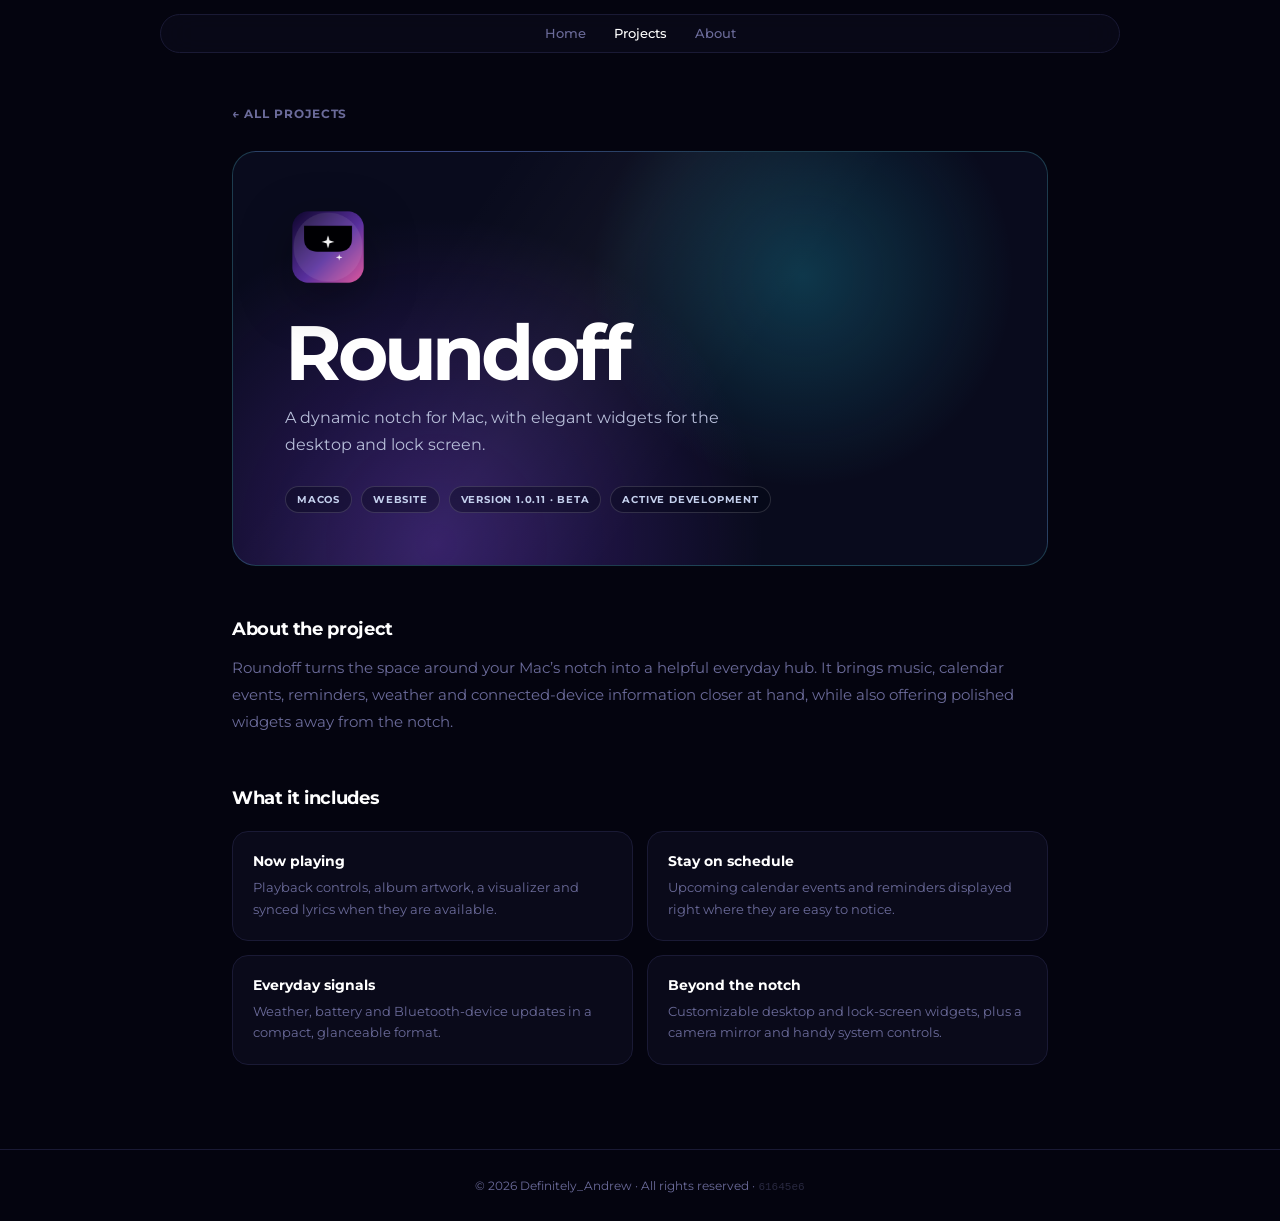
==== roundoff.html @ 8b94ce5d "Add files via upload" ====
<!DOCTYPE html>
<html lang="en">
<head>
    <meta charset="UTF-8">
    <meta name="viewport" content="width=device-width, initial-scale=1.0">
    <title>Roundoff | Definitely_Andrew</title>
    <link rel="preconnect" href="https://fonts.googleapis.com">
    <link rel="preconnect" href="https://fonts.gstatic.com" crossorigin>
    <link href="https://fonts.googleapis.com/css2?family=Montserrat:wght@300;400;500;600;700;800&display=swap" rel="stylesheet">
    <link rel="stylesheet" href="css/style.css">
    <style>
        .roundoff-page { max-width: 880px; margin: 0 auto; padding: 36px 32px 84px; }
        .project-back { display: inline-flex; margin-bottom: 30px; color: var(--muted); font-size: 12px; font-weight: 700; letter-spacing: .08em; text-decoration: none; text-transform: uppercase; transition: color .2s; }
        .project-back:hover { color: #fff; }
        .roundoff-hero { position: relative; overflow: hidden; min-height: 330px; padding: 52px; border: 1px solid rgba(103,232,249,.22); border-radius: 24px; background: radial-gradient(circle at 70% 30%, rgba(34,211,238,.22), transparent 33%), radial-gradient(circle at 25% 95%, rgba(124,58,237,.34), transparent 45%), #090b1d; }
        .roundoff-hero::after { content: ''; position: absolute; inset: 0; background: linear-gradient(125deg, transparent 25%, rgba(255,255,255,.035), transparent 60%); pointer-events: none; }
        .roundoff-brand { position: relative; z-index: 1; max-width: 510px; }
        .roundoff-mark { display: block; width: 86px; height: 86px; margin-bottom: 26px; object-fit: contain; filter: drop-shadow(0 16px 26px rgba(0,0,0,.35)); }
        .roundoff-brand h1 { margin: 0 0 14px; color: #fff; font-size: clamp(2.2rem, 7vw, 4.8rem); letter-spacing: -.055em; line-height: .96; }
        .roundoff-brand p { max-width: 470px; color: #b7bed9; font-size: 16px; line-height: 1.7; }
        .project-meta { position: relative; z-index: 1; display: flex; flex-wrap: wrap; gap: 9px; margin-top: 28px; }
        .meta-pill { border: 1px solid rgba(255,255,255,.14); border-radius: 999px; padding: 6px 11px; color: #c4d0ed; background: rgba(5,8,22,.36); font-size: 10px; font-weight: 700; letter-spacing: .08em; text-transform: uppercase; }
        .project-section { margin-top: 52px; }
        .project-section h2 { margin-bottom: 14px; color: #fff; font-size: 18px; letter-spacing: -.02em; }
        .project-section > p { color: var(--muted); font-size: 15px; line-height: 1.8; }
        .features { display: grid; grid-template-columns: repeat(2, minmax(0, 1fr)); gap: 14px; margin-top: 22px; }
        .feature { padding: 20px; border: 1px solid var(--border); border-radius: 16px; background: var(--surface); }
        .feature h3 { margin-bottom: 7px; color: #fff; font-size: 14px; }
        .feature p { color: var(--muted); font-size: 13px; line-height: 1.65; }
        .status { display: inline-flex; align-items: center; gap: 8px; margin-top: 22px; color: #87f5d1; font-size: 12px; font-weight: 600; }
        .status::before { content: ''; width: 7px; height: 7px; border-radius: 50%; background: #34d399; box-shadow: 0 0 12px #34d399; }
        @media (max-width: 640px) { .roundoff-page { padding: 24px 16px 64px; } .roundoff-hero { min-height: 300px; padding: 34px 26px; } .features { grid-template-columns: 1fr; } }
    </style>
</head>
<body>
    <div class="navbar-wrap"><nav><ul class="nav-links"><li><a href="index.html">Home</a></li><li><a href="projects.html" class="nav-active">Projects</a></li><li><a href="about.html">About</a></li></ul></nav></div>
    <main class="roundoff-page">
        <a class="project-back" href="projects.html">← All projects</a>
        <section class="roundoff-hero">
            <div class="roundoff-brand"><img class="roundoff-mark" src="assets/roundoff-logo.png" alt="Roundoff app icon"><h1>Roundoff</h1><p>A dynamic notch for Mac, with elegant widgets for the desktop and lock screen.</p></div>
            <div class="project-meta"><span class="meta-pill">macOS</span><span class="meta-pill">Website</span><span class="meta-pill">Version 1.0.11 · Beta</span><span class="meta-pill">Active development</span></div>
        </section>
        <section class="project-section"><h2>About the project</h2><p>Roundoff turns the space around your Mac’s notch into a helpful everyday hub. It brings music, calendar events, reminders, weather and connected-device information closer at hand, while also offering polished widgets away from the notch.</p></section>
        <section class="project-section"><h2>What it includes</h2><div class="features">
            <article class="feature"><h3>Now playing</h3><p>Playback controls, album artwork, a visualizer and synced lyrics when they are available.</p></article>
            <article class="feature"><h3>Stay on schedule</h3><p>Upcoming calendar events and reminders displayed right where they are easy to notice.</p></article>
            <article class="feature"><h3>Everyday signals</h3><p>Weather, battery and Bluetooth-device updates in a compact, glanceable format.</p></article>
            <article class="feature"><h3>Beyond the notch</h3><p>Customizable desktop and lock-screen widgets, plus a camera mirror and handy system controls.</p></article>
        </div></section>
    </main>
    <footer><p>© 2026 Definitely_Andrew · All rights reserved</p></footer>
    <script src="js/version.js"></script>
</body>
</html>
---- css/style.css ----
*,::after,::before{box-sizing:border-box;margin:0;padding:0}:root{--bg:#04040f;--surface:#0a0a1a;--border:#1a1a35;--border-hover:#2a2a50;--text:#e8e8ff;--muted:#6b6b9a;--accent1:#7c3aed;--accent2:#2563eb;--accent3:#06b6d4}html{scroll-behavior:smooth}body{font-family:Montserrat,sans-serif;background-color:var(--bg);color:var(--text);min-height:100vh;overflow-x:hidden}.navbar-wrap{position:sticky;top:0;z-index:200;padding:14px 24px}nav{max-width:960px;margin:0 auto;background:rgba(10,10,26,.8);backdrop-filter:blur(18px);-webkit-backdrop-filter:blur(18px);border:1px solid var(--border);border-radius:9999px;padding:12px 24px;display:flex;align-items:center;justify-content:center}.nav-logo{font-size:14px;font-weight:700;letter-spacing:.02em;color:#fff;text-decoration:none}.nav-links{display:flex;gap:28px;list-style:none}.nav-links a{font-size:13px;font-weight:500;color:var(--muted);text-decoration:none;transition:color .2s}.nav-links a:hover{color:#fff}.nav-cta{font-size:13px;font-weight:600;padding:8px 18px;border-radius:9999px;background:linear-gradient(135deg,var(--accent1),var(--accent2));color:#fff;text-decoration:none;transition:opacity .2s,transform .2s;white-space:nowrap}.nav-cta:hover{opacity:.85;transform:scale(1.03)}.hero{position:relative;min-height:88vh;display:flex;align-items:center;justify-content:center;text-align:center;overflow:hidden;padding:80px 24px 120px}.orb{position:absolute;border-radius:50%;filter:blur(90px);opacity:.55;animation:drift 12s ease-in-out infinite alternate;pointer-events:none}.orb-1{width:600px;height:600px;background:radial-gradient(circle,#7c3aed 0,transparent 70%);top:-160px;left:-120px;animation-duration:14s}.orb-2{width:500px;height:500px;background:radial-gradient(circle,#2563eb 0,transparent 70%);top:-80px;right:-100px;animation-duration:10s;animation-delay:-4s}.orb-3{width:420px;height:420px;background:radial-gradient(circle,#06b6d4 0,transparent 70%);bottom:0;left:50%;animation-name:drift3;animation-duration:16s;animation-delay:-8s;opacity:.35}.orb-4{width:300px;height:300px;background:radial-gradient(circle,#a855f7 0,transparent 70%);top:40%;right:5%;animation-duration:18s;animation-delay:-2s;opacity:.3}@keyframes drift{0%{transform:translate(0,0) scale(1)}33%{transform:translate(30px,-25px) scale(1.05)}66%{transform:translate(-20px,20px) scale(.97)}100%{transform:translate(15px,-10px) scale(1.03)}}@keyframes drift3{0%{transform:translateX(-50%) scale(1)}50%{transform:translateX(calc(-50% + 40px)) scale(1.08)}100%{transform:translateX(calc(-50% - 30px)) scale(.95)}}.hero::after{content:'';position:absolute;inset:0;background-image:url("data:image/svg+xml,%3Csvg viewBox='0 0 256 256' xmlns='http://www.w3.org/2000/svg'%3E%3Cfilter id='n'%3E%3CfeTurbulence type='fractalNoise' baseFrequency='0.9' numOctaves='4' stitchTiles='stitch'/%3E%3C/filter%3E%3Crect width='100%25' height='100%25' filter='url(%23n)'/%3E%3C/svg%3E");opacity:.03;pointer-events:none}.hero-content{position:relative;z-index:10;max-width:740px}.hero-badge{display:inline-flex;align-items:center;gap:7px;font-size:11px;font-weight:600;letter-spacing:.1em;text-transform:uppercase;color:var(--accent3);background:rgba(6,182,212,.1);border:1px solid rgba(6,182,212,.25);border-radius:9999px;padding:5px 14px;margin-bottom:28px}.hero-badge span{width:6px;height:6px;border-radius:50%;background:var(--accent3);animation:pulse 2s infinite}@keyframes pulse{0%,100%{opacity:1;transform:scale(1)}50%{opacity:.4;transform:scale(.7)}}.hero h1{font-size:clamp(2.4rem, 6vw, 4.2rem);font-weight:800;line-height:1.1;letter-spacing:-.03em;color:#fff;margin-bottom:20px}.gradient-text{background:linear-gradient(135deg,#a78bfa 0,#60a5fa 50%,#22d3ee 100%);-webkit-background-clip:text;-webkit-text-fill-color:transparent;background-clip:text}.hero p{font-size:17px;color:var(--muted);line-height:1.7;max-width:500px;margin:0 auto 36px}.hero-buttons{display:flex;flex-wrap:wrap;gap:12px;justify-content:center}.btn-primary{display:inline-flex;align-items:center;gap:8px;padding:13px 26px;border-radius:9999px;font-size:14px;font-weight:600;background:linear-gradient(135deg,var(--accent1),var(--accent2));color:#fff;text-decoration:none;box-shadow:0 0 28px rgba(124,58,237,.4);transition:box-shadow .3s,transform .2s}.btn-primary:hover{box-shadow:0 0 48px rgba(124,58,237,.65);transform:translateY(-2px)}.btn-secondary{display:inline-flex;align-items:center;padding:13px 26px;border-radius:9999px;font-size:14px;font-weight:600;background:0 0;color:var(--text);text-decoration:none;border:1px solid var(--border);transition:border-color .2s,background .2s,transform .2s}.btn-secondary:hover{border-color:var(--border-hover);background:rgba(255,255,255,.04);transform:translateY(-2px)}.page-header{background:var(--surface);border-top:1px solid var(--border);border-bottom:1px solid var(--border);padding:32px 0}.page-header-inner{max-width:1200px;margin:0 auto;padding:0 32px}.page-title-row{display:flex;align-items:center;justify-content:space-between;gap:20px;flex-wrap:wrap}.page-title{font-size:clamp(1.5rem, 3vw, 2rem);font-weight:800;letter-spacing:-.025em;color:#fff}.search-wrapper{position:relative;flex:0 1 280px}.search-icon{position:absolute;left:12px;top:50%;transform:translateY(-50%);width:15px;height:15px;color:var(--muted);pointer-events:none}.search-input{width:100%;padding:10px 14px 10px 36px;background:var(--bg);border:1px solid var(--border);border-radius:9999px;font-size:13px;font-family:Montserrat,sans-serif;color:var(--text);outline:0;transition:border-color .2s,box-shadow .2s}.search-input::placeholder{color:var(--muted)}.search-input:focus{border-color:var(--accent1);box-shadow:0 0 0 3px rgba(124,58,237,.15)}.filter-bar-wrap{position:sticky;top:64px;z-index:100;background:rgba(4,4,15,.9);backdrop-filter:blur(16px);-webkit-backdrop-filter:blur(16px);border-bottom:1px solid var(--border)}.filter-bar-inner{max-width:1200px;margin:0 auto;padding:0 32px;display:flex;align-items:center;justify-content:space-between;gap:16px;height:56px}.filter-tabs{display:flex;gap:4px;overflow-x:auto;scrollbar-width:none;-ms-overflow-style:none}.filter-tabs::-webkit-scrollbar{display:none}.filter-btn{padding:6px 16px;border-radius:9999px;font-size:12.5px;font-weight:600;font-family:Montserrat,sans-serif;color:var(--muted);background:0 0;border:1px solid transparent;cursor:pointer;white-space:nowrap;transition:color .2s,background .2s,border-color .2s}.filter-btn:hover{color:var(--text);background:rgba(255,255,255,.05)}.filter-btn.active{color:#fff;background:linear-gradient(135deg,var(--accent1),var(--accent2));border-color:transparent}.sort-wrapper{display:flex;align-items:center;gap:8px;flex-shrink:0}.sort-wrapper label{font-size:12px;color:var(--muted);white-space:nowrap}#sort-options{font-size:12.5px;font-family:Montserrat,sans-serif;color:var(--text);background:var(--surface);border:1px solid var(--border);border-radius:8px;padding:6px 10px;cursor:pointer;outline:0;transition:border-color .2s}#sort-options:focus{border-color:var(--accent1)}.divider{height:1px;background:linear-gradient(to right,transparent,var(--border),transparent)}.works-section{padding:48px 0 80px}.works-container{max-width:1200px;margin:0 auto;padding:0 32px}.works-grid{display:grid;grid-template-columns:repeat(auto-fill,minmax(270px,1fr));gap:28px}.card{position:relative;border-radius:20px;overflow:hidden;aspect-ratio:16/9;background:var(--surface);border:1px solid var(--border);cursor:pointer;transition:transform .3s ease,box-shadow .3s ease}.card:hover{transform:translateY(-4px);box-shadow:0 20px 50px rgba(0,0,0,.5)}.card img{width:100%;height:100%;object-fit:cover;display:block;transition:transform .4s ease}.card:hover img{transform:scale(1.04)}.card-content{position:absolute;bottom:0;left:0;right:0;padding:20px;background:rgba(4,4,15,.82);backdrop-filter:blur(12px);-webkit-backdrop-filter:blur(12px);border-top:1px solid rgba(255,255,255,.07);display:flex;align-items:flex-end;justify-content:space-between;gap:12px;opacity:0;transform:translateY(8px);transition:opacity .3s ease,transform .3s ease}.card:hover .card-content{opacity:1;transform:translateY(0)}.card-content h3{font-size:14px;font-weight:600;color:#fff;line-height:1.4;flex:1}.card-btn{display:inline-flex;align-items:center;justify-content:center;width:36px;height:36px;border-radius:50%;background:linear-gradient(135deg,var(--accent1),var(--accent2));color:#fff;text-decoration:none;font-size:16px;flex-shrink:0;transition:transform .2s,box-shadow .2s;box-shadow:0 0 16px rgba(124,58,237,.4)}.card-btn:hover{transform:scale(1.1);box-shadow:0 0 24px rgba(124,58,237,.7)}.card.hidden{display:none}.empty-state{text-align:center;padding:80px 24px;color:var(--muted);font-size:15px}footer{border-top:1px solid var(--border);padding:28px 24px;text-align:center;font-size:12px;color:var(--muted)}@media (max-width:768px){
    /* ── NAV ── */
    .navbar-wrap { padding: 10px 16px; }
    .nav-links { gap: 16px; }
    .nav-links a { font-size: 12px; gap: 5px; }

    /* ── HERO ── */
    .hero { padding: 60px 20px 80px; min-height: 70vh; }
    .hero p { font-size: 15px; }
    .hero-buttons { gap: 10px; }
    .btn-primary, .btn-secondary { padding: 11px 20px; font-size: 13px; }
    .orb-1{width:280px;height:280px}
    .orb-2{width:240px;height:240px}
    .orb-3{width:200px;height:200px}
    .orb-4{display:none}

    /* ── PAGE HEADER ── */
    .page-header { padding: 24px 0; }
    .page-header-inner { padding: 0 20px; }
    .page-title-row { flex-direction: column; align-items: flex-start; gap: 12px; }
    .search-wrapper { flex: 1 1 100%; width: 100%; }

    /* ── FILTER BAR ── */
    .filter-bar-inner { flex-wrap: wrap; height: auto; padding: 10px 16px; gap: 8px; }
    .filter-tabs { width: 100%; }
    .sort-wrapper { width: 100%; justify-content: flex-end; }

    /* ── CARDS ── */
    .works-section { padding: 32px 0 60px; }
    .works-container { padding: 0 16px; }
    .works-grid { gap: 16px; grid-template-columns: repeat(auto-fill, minmax(240px, 1fr)); }
    .card-content { opacity: 1; transform: translateY(0); } /* always visible on touch */

    /* ── ABOUT ── */
    .about-section { padding: 40px 0 60px; }
    .about-container { padding: 0 20px; }
    .about-card { padding: 22px 20px; }
    .about-card-value { font-size: 16px; }
    .interest-tag { font-size: 12px; padding: 7px 13px; }
}

@media (max-width:480px){
    /* ── NAV ── */
    .nav-links { gap: 10px; }
    .nav-links a { font-size: 11px; }
    .nav-icon { width: 13px; height: 13px; }

    /* ── CARDS ── */
    .works-grid { grid-template-columns: 1fr 1fr; gap: 12px; }

    /* ── ABOUT ── */
    .about-card { padding: 18px 16px; }
    .interests-list { gap: 8px; }
}.card-placeholder{width:100%;height:100%;background:linear-gradient(135deg,#0a0a1a 0%,#1a1a35 50%,#0a0a1a 100%);position:absolute;inset:0;}.roundoff-cover{position:absolute;inset:0;display:flex;align-items:center;justify-content:center;overflow:hidden;background:#080a1c}.roundoff-cover img{width:78%;height:78%;object-fit:contain;filter:drop-shadow(0 18px 24px rgba(0,0,0,.35))}
.nav-active{color:#fff!important;}
nav{justify-content:center!important;}
.nav-links{justify-content:center;}
/* Force all nav items and links to same height and baseline */
.nav-links li{display:flex;align-items:center;}
.nav-links a{display:inline-flex;align-items:center;gap:6px;line-height:1;}
.nav-active .nav-icon{stroke:#fff}
.nav-icon{width:15px;height:15px;flex-shrink:0;stroke:currentColor;display:block;}
.card-btn{width:auto!important;padding:0 18px!important;border-radius:9999px!important;min-width:56px;height:32px!important;line-height:32px!important;font-size:14px!important;display:inline-flex!important;align-items:center!important;justify-content:center!important;}

/* ── SCROLL-TRIGGERED JUMP-IN ── */
.card,
.about-card{
    opacity:0;
    transform:translateY(40px);
    transition:opacity 0.5s cubic-bezier(.22,.68,0,1.1), transform 0.5s cubic-bezier(.22,.68,0,1.1);
}
/* keep hover transform working after visible */
.card.visible{
    opacity:1;
    transform:translateY(0);
}
.about-card.visible{
    opacity:1;
    transform:translateY(0);
}
.card.visible:hover{
    transform:translateY(-4px);
}
/* stagger handled by JS */
.card:nth-child(1),.about-card:nth-child(1){transition-delay:0s}
.card:nth-child(2),.about-card:nth-child(2){transition-delay:0s}
.card:nth-child(3),.about-card:nth-child(3){transition-delay:0s}
.card:nth-child(4),.about-card:nth-child(4){transition-delay:0s}
.card:nth-child(5),.about-card:nth-child(5){transition-delay:0s}
.card:nth-child(6),.about-card:nth-child(6){transition-delay:0s}

/* ── ABOUT SECTION ── */
.about-section{padding:60px 0 80px}
.about-container{max-width:680px;margin:0 auto;padding:0 32px;display:flex;flex-direction:column;gap:20px}
.about-card{background:var(--surface);border:1px solid var(--border);border-radius:16px;padding:28px 32px}
.about-card-label{font-size:10px;font-weight:700;letter-spacing:.12em;text-transform:uppercase;color:var(--accent3);margin-bottom:16px}
.about-card-value{font-size:18px;font-weight:600;color:#fff;display:flex;align-items:center;gap:10px}
.flag{font-size:22px}
.interests-list{display:flex;flex-wrap:wrap;gap:10px}
.interest-tag{display:inline-flex;align-items:center;gap:6px;padding:8px 16px;border-radius:9999px;background:rgba(124,58,237,.12);border:1px solid rgba(124,58,237,.25);color:var(--text);font-size:13px;font-weight:500}
.lang-list{display:flex;flex-direction:column;gap:16px}
.lang-item{}
.lang-header{display:flex;justify-content:space-between;align-items:center;margin-bottom:8px}
.lang-name{font-size:13px;font-weight:600;color:var(--text)}
.lang-pct{font-size:12px;font-weight:600;color:var(--accent3)}
.lang-bar-bg{width:100%;height:6px;background:var(--border);border-radius:9999px;overflow:hidden}
.lang-bar-fill{height:100%;width:0;border-radius:9999px;background:linear-gradient(90deg,var(--accent1),var(--accent3));transition:width 1.2s cubic-bezier(.4,0,.2,1)}
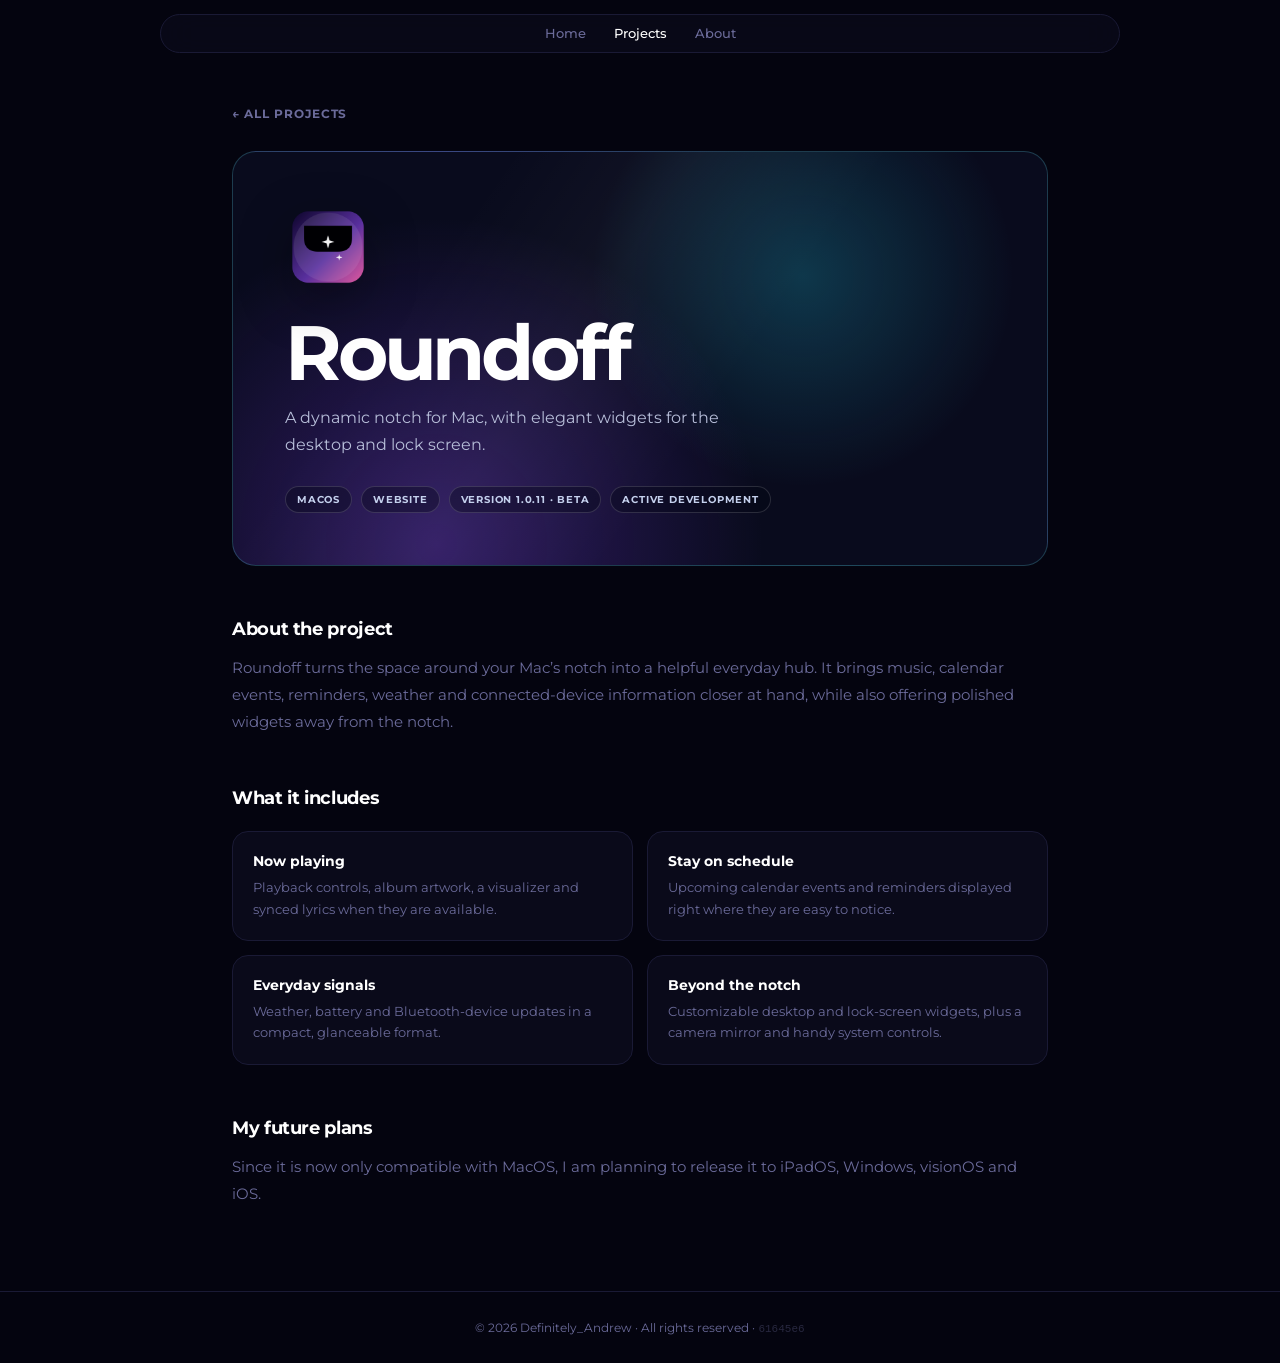
==== commit 567fe9ec: "Update roundoff.html" ====
--- a/roundoff.html
+++ b/roundoff.html
@@ -46,7 +46,9 @@
             <article class="feature"><h3>Stay on schedule</h3><p>Upcoming calendar events and reminders displayed right where they are easy to notice.</p></article>
             <article class="feature"><h3>Everyday signals</h3><p>Weather, battery and Bluetooth-device updates in a compact, glanceable format.</p></article>
             <article class="feature"><h3>Beyond the notch</h3><p>Customizable desktop and lock-screen widgets, plus a camera mirror and handy system controls.</p></article>
-        </div></section>
+        </div>
+        </section>
+        <section class="project-section"><h2>My future plans</h2><p>Since it is now only compatible with MacOS, I am planning to release it to iPadOS, Windows, visionOS and iOS.</p></section>
     </main>
     <footer><p>© 2026 Definitely_Andrew · All rights reserved</p></footer>
     <script src="js/version.js"></script>
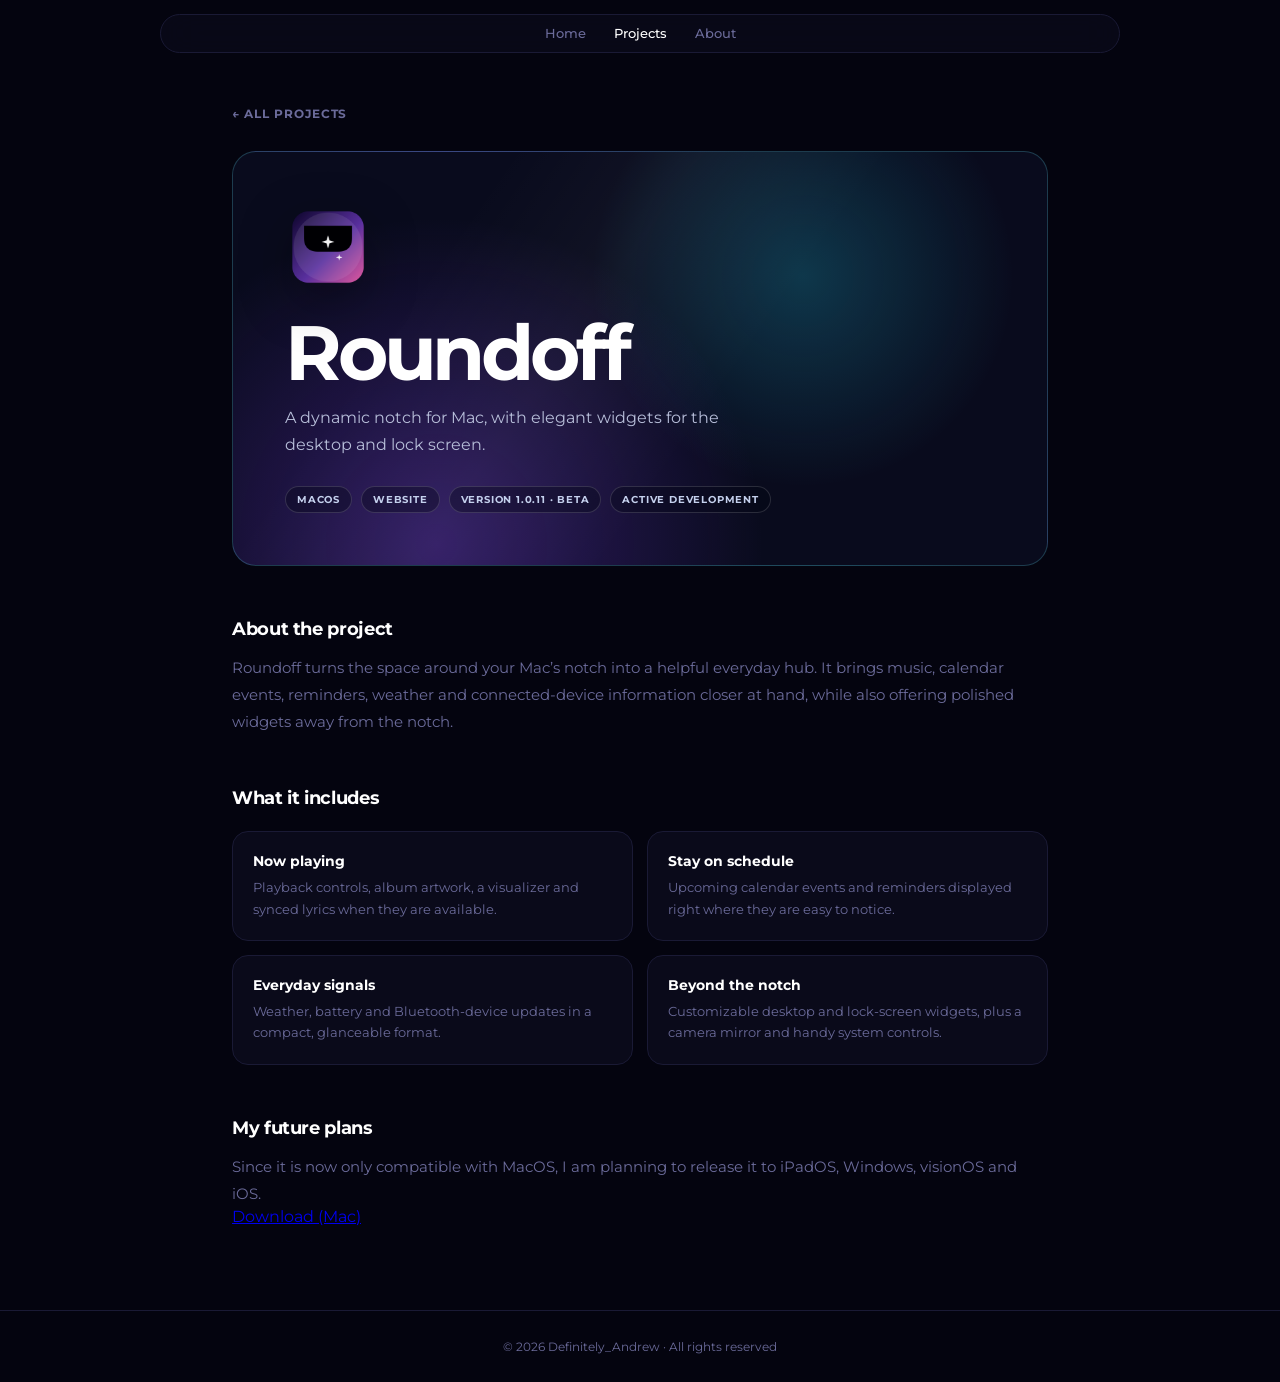
==== commit 2bc91a97: "Update roundoff.html" ====
--- a/roundoff.html
+++ b/roundoff.html
@@ -49,6 +49,7 @@
         </div>
         </section>
         <section class="project-section"><h2>My future plans</h2><p>Since it is now only compatible with MacOS, I am planning to release it to iPadOS, Windows, visionOS and iOS.</p></section>
+        <a href="https://drive.google.com/file/d/169NLFjggn3KgM4rLUZeWK_k4g6HdsJrL/view?usp=sharing" target="_blank" class="my-button">Download (Mac)</a>
     </main>
     <footer><p>© 2026 Definitely_Andrew · All rights reserved</p></footer>
     <script src="js/version.js"></script>
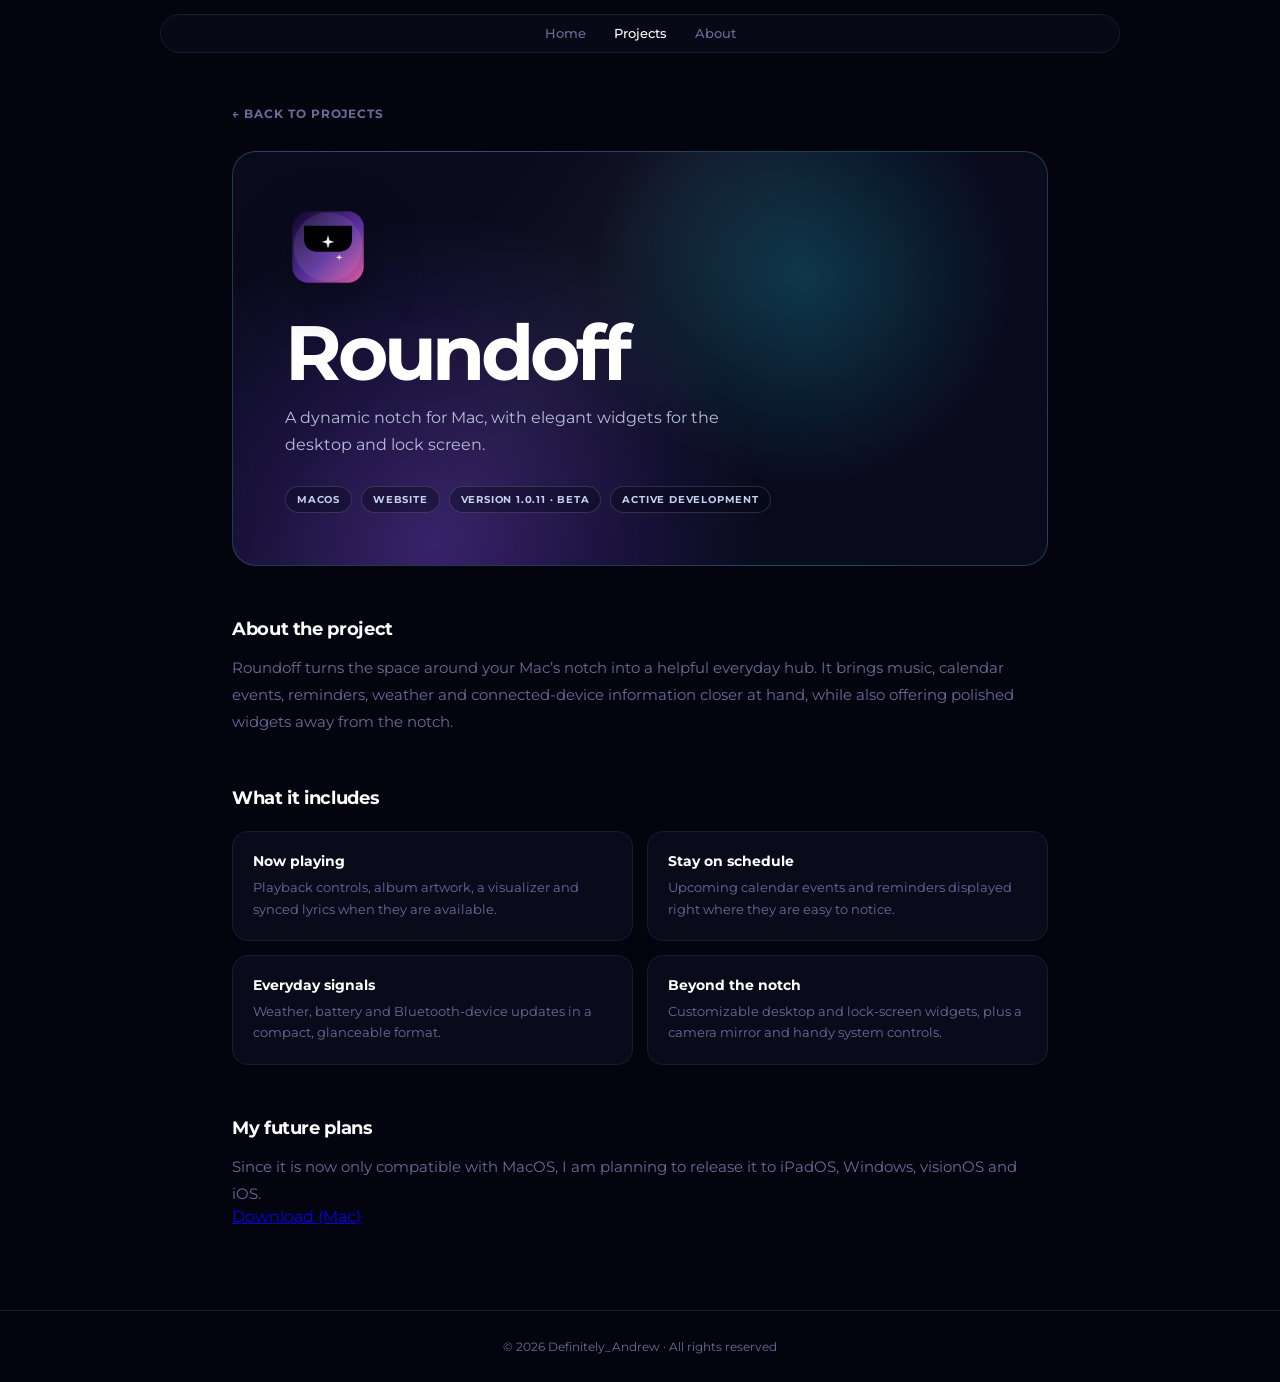
==== commit e3479f52: "Update roundoff.html" ====
--- a/roundoff.html
+++ b/roundoff.html
@@ -35,7 +35,7 @@
 <body>
     <div class="navbar-wrap"><nav><ul class="nav-links"><li><a href="index.html">Home</a></li><li><a href="projects.html" class="nav-active">Projects</a></li><li><a href="about.html">About</a></li></ul></nav></div>
     <main class="roundoff-page">
-        <a class="project-back" href="projects.html">← All projects</a>
+        <a class="project-back" href="projects.html">← Back to projects</a>
         <section class="roundoff-hero">
             <div class="roundoff-brand"><img class="roundoff-mark" src="assets/roundoff-logo.png" alt="Roundoff app icon"><h1>Roundoff</h1><p>A dynamic notch for Mac, with elegant widgets for the desktop and lock screen.</p></div>
             <div class="project-meta"><span class="meta-pill">macOS</span><span class="meta-pill">Website</span><span class="meta-pill">Version 1.0.11 · Beta</span><span class="meta-pill">Active development</span></div>
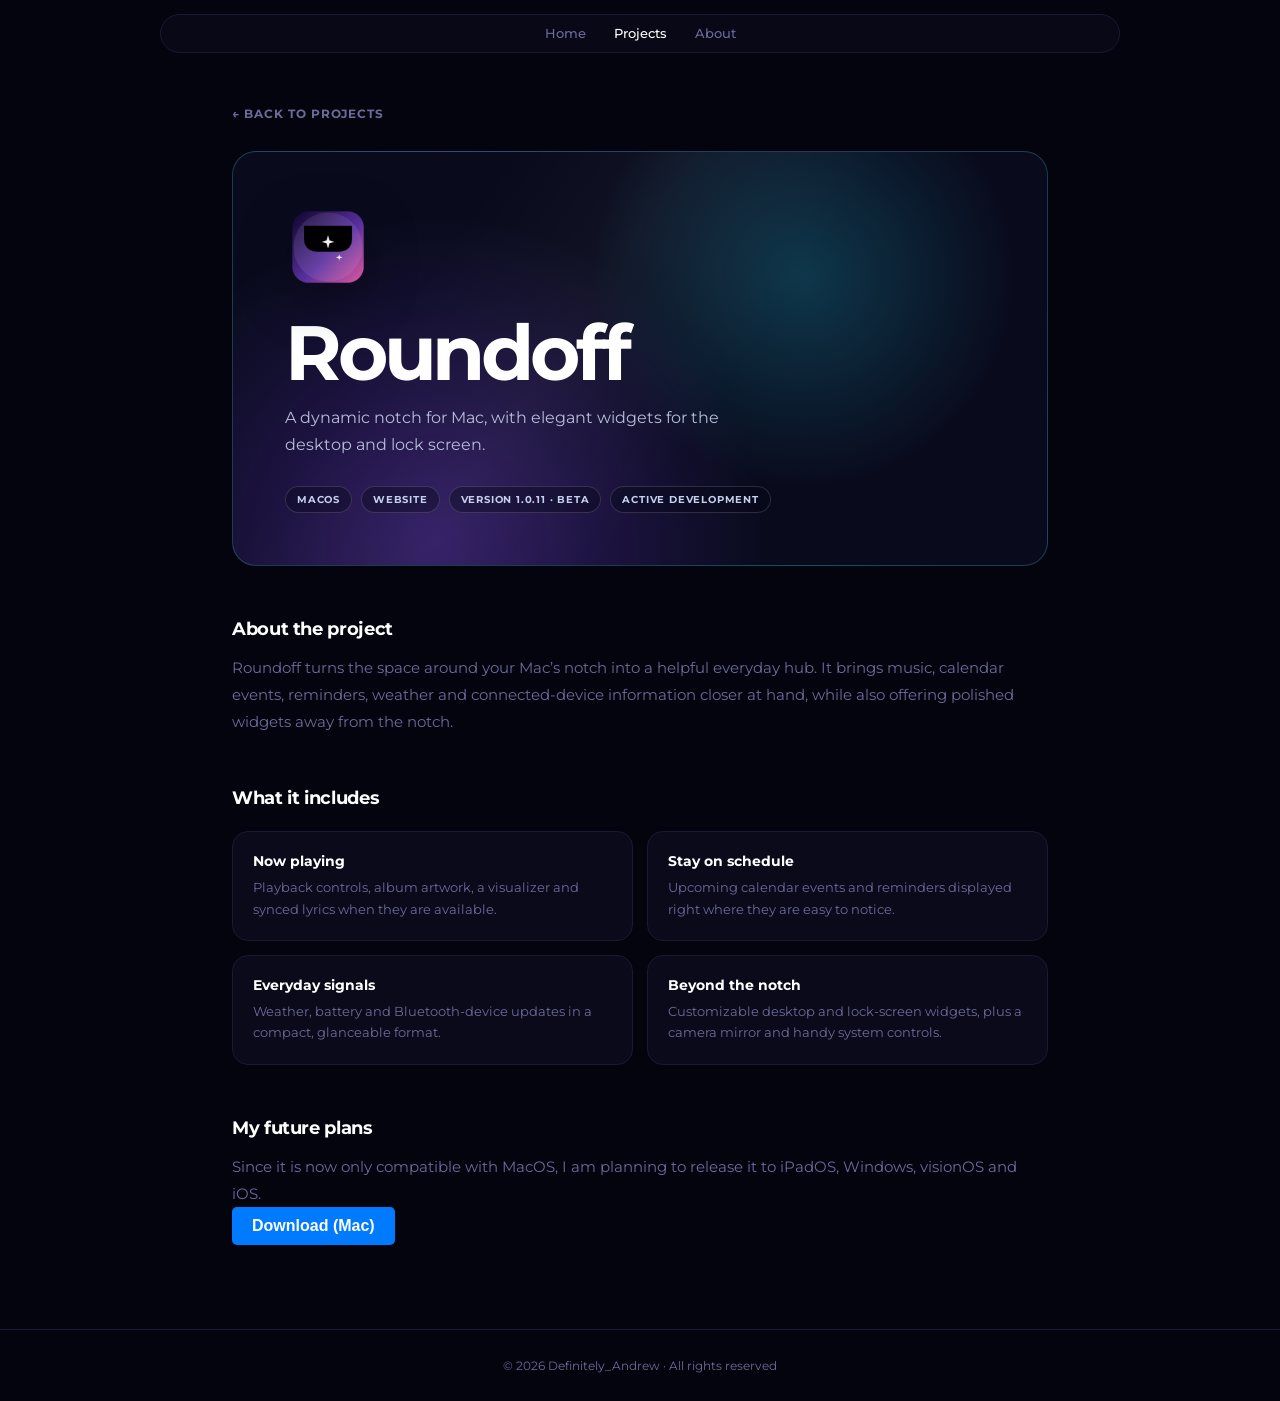
==== commit cce22c51: "Update roundoff.html" ====
--- a/roundoff.html
+++ b/roundoff.html
@@ -29,6 +29,20 @@
         .feature p { color: var(--muted); font-size: 13px; line-height: 1.65; }
         .status { display: inline-flex; align-items: center; gap: 8px; margin-top: 22px; color: #87f5d1; font-size: 12px; font-weight: 600; }
         .status::before { content: ''; width: 7px; height: 7px; border-radius: 50%; background: #34d399; box-shadow: 0 0 12px #34d399; }
+        .btn-redirect {
+          display: inline-block;
+          background-color: #007bff;
+          color: white;
+          padding: 10px 20px;
+          text-decoration: none;
+          border-radius: 5px;
+          font-family: sans-serif;
+          font-weight: bold;
+          text-align: center;
+        }
+        .btn-redirect:hover {
+          background-color: #0056b3; 
+        }
         @media (max-width: 640px) { .roundoff-page { padding: 24px 16px 64px; } .roundoff-hero { min-height: 300px; padding: 34px 26px; } .features { grid-template-columns: 1fr; } }
     </style>
 </head>
@@ -49,7 +63,10 @@
         </div>
         </section>
         <section class="project-section"><h2>My future plans</h2><p>Since it is now only compatible with MacOS, I am planning to release it to iPadOS, Windows, visionOS and iOS.</p></section>
-        <a href="https://drive.google.com/file/d/169NLFjggn3KgM4rLUZeWK_k4g6HdsJrL/view?usp=sharing" target="_blank" class="my-button">Download (Mac)</a>
+        <a href="https://drive.google.com/file/d/169NLFjggn3KgM4rLUZeWK_k4g6HdsJrL/view?usp=sharing" target="_blank" class="btn-redirect">
+          Download (Mac)
+        </a>
+
     </main>
     <footer><p>© 2026 Definitely_Andrew · All rights reserved</p></footer>
     <script src="js/version.js"></script>
